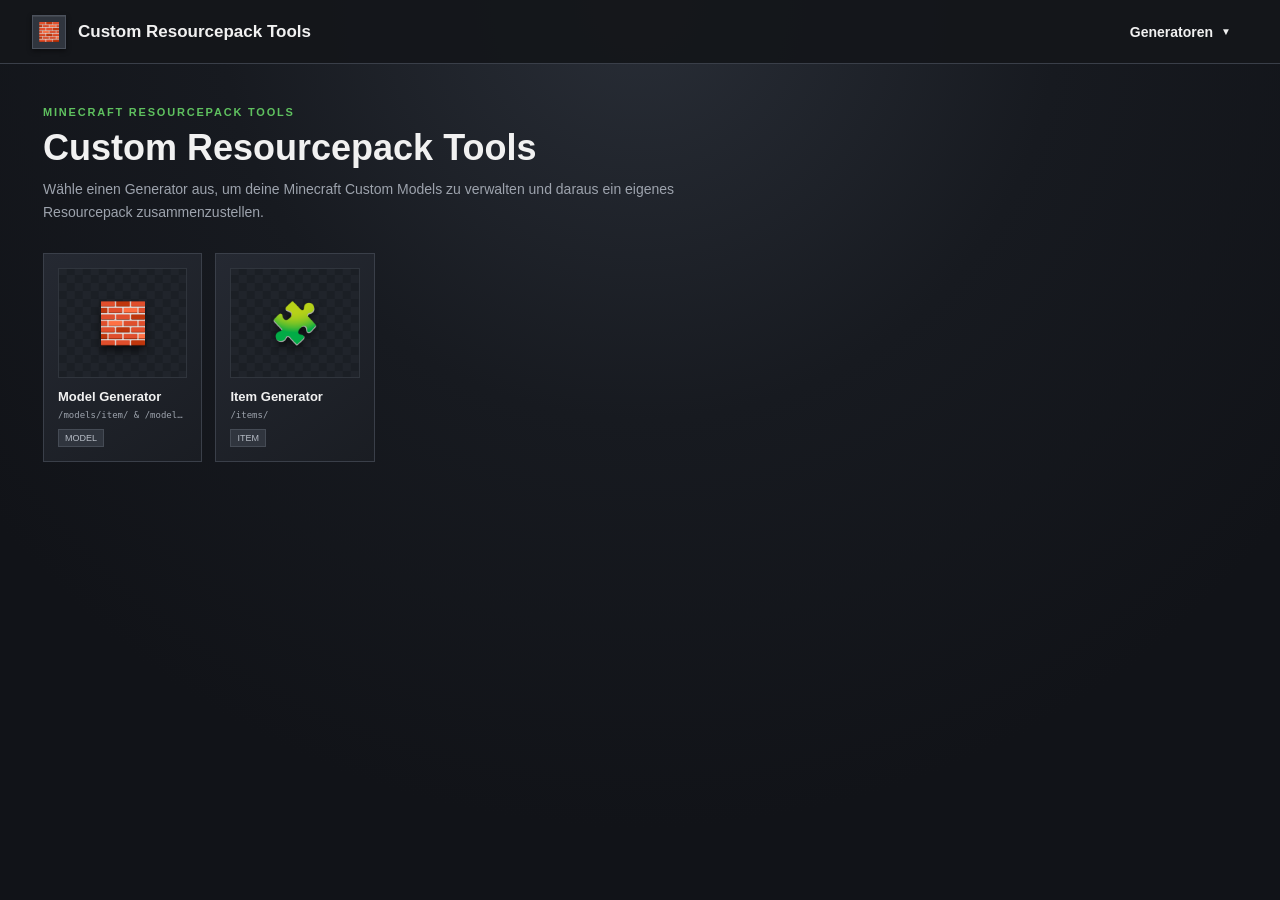
==== webseite/index.html @ 636dcfd5 "Erster Versuch der Webseite, zum managen von allen Modellen Bisher müssen die Modelle von einem Loka" ====
<!DOCTYPE html>
<html lang="de">
<head>
    <meta charset="UTF-8">
    <meta name="viewport" content="width=device-width, initial-scale=1.0">

    <title>Custom Resourcepack Tools</title>

    <!-- Global CSS -->
    <link rel="stylesheet" href="css/style.css">
</head>

<body>

<header class="site-header">

    <!-- Logo -->
    <a href="index.html" class="site-logo">
        <div class="site-logo-icon">🧱</div>
        <span>Custom Resourcepack Tools</span>
    </a>

    <!-- Navigation -->
    <div class="header-right">

        <button
            class="nav-button"
            id="generatorMenuButton"
            type="button"
        >
            Generatoren
            <span class="arrow">▼</span>
        </button>

    </div>

    <!-- Generator Flyout -->
    <div
        class="generator-flyout"
        id="generatorFlyout"
    >

        <div class="flyout-header">
            Generator auswählen
        </div>

        <!-- Model Generator -->
        <button
            class="generator-option"
            type="button"
            onclick="window.location.href='model-generator.html'"
        >
            <div class="generator-icon">
                🧱
            </div>

            <div class="generator-text">

                <div class="generator-title">
                    Model Generator
                </div>

                <div class="generator-description">
                    Modelle aus einem Resourcepack anzeigen
                    und für ein eigenes Resourcepack auswählen.
                </div>

            </div>
        </button>


        <!-- Item Generator -->
        <button
            class="generator-option"
            type="button"
            onclick="window.location.href='item-generator.html'"
        >
            <div class="generator-icon">
                🧩
            </div>

            <div class="generator-text">

                <div class="generator-title">
                    Item Generator
                </div>

                <div class="generator-description">
                    Modelle aus <code>/items/</code> anzeigen
                    und einem Minecraft-Item zuweisen.
                </div>

            </div>
        </button>

    </div>

</header>


<main class="site-main">

    <div class="page-heading">

        <div class="eyebrow">
            Minecraft Resourcepack Tools
        </div>

        <h1>
            Custom Resourcepack Tools
        </h1>

        <p class="page-description">
            Wähle einen Generator aus, um deine Minecraft
            Custom Models zu verwalten und daraus ein
            eigenes Resourcepack zusammenzustellen.
        </p>

    </div>


    <!-- Generator overview -->

    <div class="items-grid">

        <!-- Model Generator Card -->

        <div
            class="item-card"
            onclick="window.location.href='model-generator.html'"
        >

            <div class="item-preview">
                <div class="item-preview-icon">
                    🧱
                </div>
            </div>

            <div class="item-name">
                Model Generator
            </div>

            <div class="item-path">
                /models/item/ & /models/block/
            </div>

            <span class="item-type">
                MODEL
            </span>

        </div>


        <!-- Item Generator Card -->

        <div
            class="item-card"
            onclick="window.location.href='item-generator.html'"
        >

            <div class="item-preview">
                <div class="item-preview-icon">
                    🧩
                </div>
            </div>

            <div class="item-name">
                Item Generator
            </div>

            <div class="item-path">
                /items/
            </div>

            <span class="item-type">
                ITEM
            </span>

        </div>

    </div>

</main>


<script>

    /*
     * =====================================================
     * Generator Flyout
     * =====================================================
     */

    const generatorMenuButton =
        document.getElementById("generatorMenuButton");

    const generatorFlyout =
        document.getElementById("generatorFlyout");


    /*
     * Toggle menu
     */

    generatorMenuButton.addEventListener("click", function (event) {

        event.stopPropagation();

        generatorFlyout.classList.toggle("open");

        generatorMenuButton.classList.toggle(
            "active",
            generatorFlyout.classList.contains("open")
        );

    });


    /*
     * Prevent clicks inside the menu
     * from closing it immediately.
     */

    generatorFlyout.addEventListener(
        "click",
        function (event) {

            event.stopPropagation();

        }
    );


    /*
     * Close when clicking somewhere else.
     */

    document.addEventListener(
        "click",
        function () {

            generatorFlyout.classList.remove("open");

            generatorMenuButton.classList.remove("active");

        }
    );

</script>

</body>
</html>
---- webseite/css/style.css ----
/* =========================================================
   CUSTOM RESOURCEPACK TOOLS
   Global stylesheet
========================================================= */


/* =========================================================
   RESET
========================================================= */

* {
    box-sizing: border-box;
    margin: 0;
    padding: 0;
}

html,
body {
    min-height: 100%;
}

body {
    min-height: 100vh;

    background:
        radial-gradient(
            circle at top center,
            #292e37 0%,
            #171a20 38%,
            #111318 75%
        );

    color: var(--text);

    font-family:
        Arial,
        Helvetica,
        sans-serif;
}

button,
input,
select {
    font: inherit;
}

button {
    color: inherit;
}


/* =========================================================
   GLOBAL VARIABLES
========================================================= */

:root {
    --bg: #111318;

    --panel: #1b1e24;
    --panel-light: #252932;
    --panel-hover: #2c313a;

    --border: #3a3f49;
    --border-light: #4a515d;

    --text: #f1f1f1;
    --text-muted: #9da3ad;

    --green: #5fc15f;
    --green-dark: #3d923d;

    --red: #d85b5b;

    --shadow: rgba(0, 0, 0, 0.45);
}


/* =========================================================
   HEADER
========================================================= */

.site-header {
    position: sticky;
    top: 0;

    height: 64px;

    display: flex;
    align-items: center;
    justify-content: space-between;

    padding: 0 32px;

    background:
        rgba(20, 22, 27, 0.96);

    border-bottom:
        1px solid var(--border);

    z-index: 100;
}


/* =========================================================
   LOGO
========================================================= */

.site-logo {
    display: flex;
    align-items: center;
    gap: 12px;

    color: var(--text);

    text-decoration: none;

    font-size: 17px;
    font-weight: 700;
}

.site-logo-icon {
    width: 34px;
    height: 34px;

    display: flex;
    align-items: center;
    justify-content: center;

    background: #30353e;

    border: 1px solid #4b515c;

    box-shadow:
        inset 0 1px rgba(255,255,255,0.08),
        0 2px 5px var(--shadow);

    font-size: 18px;
}


/* =========================================================
   HEADER NAVIGATION
========================================================= */

.header-right {
    display: flex;
    align-items: center;
    gap: 8px;
}

.nav-button {
    height: 40px;

    display: flex;
    align-items: center;
    gap: 8px;

    padding: 0 16px;

    background: transparent;

    border: 1px solid transparent;

    color: var(--text);

    font-size: 14px;
    font-weight: 600;

    cursor: pointer;

    transition: 0.15s ease;
}

.nav-button:hover,
.nav-button.active {
    background: var(--panel-light);

    border-color: var(--border);
}

.nav-button .arrow {
    font-size: 10px;

    transition:
        transform 0.15s ease;
}

.nav-button.active .arrow {
    transform: rotate(180deg);
}


/* =========================================================
   GENERATOR FLYOUT
========================================================= */

.generator-flyout {
    position: absolute;

    top: 63px;
    right: 32px;

    width: 310px;

    background: #1b1e24;

    border: 1px solid var(--border);

    box-shadow:
        0 12px 35px rgba(0,0,0,0.5);

    opacity: 0;
    visibility: hidden;

    transform: translateY(-8px);

    transition:
        opacity 0.15s ease,
        transform 0.15s ease,
        visibility 0.15s;
}

.generator-flyout.open {
    opacity: 1;
    visibility: visible;

    transform: translateY(0);
}

.flyout-header {
    padding: 14px 16px 10px;

    color: var(--text-muted);

    font-size: 11px;
    font-weight: 700;

    letter-spacing: 1px;

    text-transform: uppercase;

    border-bottom:
        1px solid var(--border);
}

.generator-option {
    width: 100%;

    display: flex;
    align-items: center;

    gap: 14px;

    padding: 15px 16px;

    background: transparent;

    border: none;

    text-align: left;

    cursor: pointer;

    transition:
        background 0.15s ease;
}

.generator-option:hover {
    background: #292d35;
}

.generator-option.active {
    background: #242830;
}

.generator-icon {
    width: 42px;
    height: 42px;

    flex-shrink: 0;

    display: flex;
    align-items: center;
    justify-content: center;

    background: #30353e;

    border: 1px solid #484e59;

    font-size: 21px;
}

.generator-text {
    display: flex;
    flex-direction: column;

    gap: 4px;
}

.generator-title {
    font-size: 14px;
    font-weight: 700;
}

.generator-description {
    color: var(--text-muted);

    font-size: 12px;

    line-height: 1.4;
}


/* =========================================================
   MAIN CONTENT
========================================================= */

.site-main {
    width: 100%;
    max-width: 1250px;

    margin: 0 auto;

    padding: 42px 28px 80px;
}


/* =========================================================
   BREADCRUMB
========================================================= */

.breadcrumb {
    margin-bottom: 12px;

    color: var(--text-muted);

    font-size: 12px;
}

.breadcrumb a {
    color: var(--text-muted);

    text-decoration: none;
}

.breadcrumb a:hover {
    color: var(--text);
}


/* =========================================================
   PAGE HEADING
========================================================= */

.page-heading {
    margin-bottom: 30px;
}

.eyebrow {
    margin-bottom: 9px;

    color: var(--green);

    font-size: 11px;
    font-weight: 700;

    letter-spacing: 1.8px;

    text-transform: uppercase;
}

.page-heading h1 {
    margin-bottom: 10px;

    font-size: 36px;

    line-height: 1.15;
}

.page-description {
    max-width: 720px;

    color: var(--text-muted);

    font-size: 14px;

    line-height: 1.6;
}


/* =========================================================
   RESOURCEPACK LOADER
========================================================= */

.loader-panel {
    margin-bottom: 25px;

    padding: 22px;

    background:
        linear-gradient(
            145deg,
            #252932 0%,
            #1a1d23 100%
        );

    border:
        1px solid var(--border);
}

.loader-content {
    display: flex;

    align-items: center;
    justify-content: space-between;

    gap: 25px;
}

.loader-info {
    min-width: 0;
}

.loader-title {
    margin-bottom: 6px;

    font-size: 16px;
    font-weight: 700;
}

.loader-description {
    color: var(--text-muted);

    font-size: 13px;

    line-height: 1.5;
}

.loaded-pack {
    display: none;

    margin-top: 15px;

    padding-top: 15px;

    border-top:
        1px solid var(--border);

    color: var(--text-muted);

    font-size: 12px;
}

.loaded-pack.visible {
    display: block;
}

.loaded-pack strong {
    color: var(--text);
}

.load-button {
    flex-shrink: 0;

    min-height: 44px;

    padding: 0 18px;

    background: var(--green-dark);

    border:
        1px solid var(--green);

    color: white;

    font-size: 13px;
    font-weight: 700;

    cursor: pointer;

    transition:
        background 0.15s ease,
        transform 0.15s ease;
}

.load-button:hover {
    background: #4aa94a;

    transform:
        translateY(-1px);
}

#resourcepackInput {
    display: none;
}


/* =========================================================
   STATUS
========================================================= */

.status {
    display: none;

    margin-bottom: 20px;

    padding: 13px 15px;

    background: #1b1e24;

    border:
        1px solid var(--border);

    color: var(--text-muted);

    font-size: 13px;
}

.status.visible {
    display: block;
}

.status.error {
    border-color:
        rgba(216,91,91,0.5);

    color: #f09a9a;
}

.status.success {
    border-color:
        rgba(95,193,95,0.4);

    color: #94dc94;
}


/* =========================================================
   TOOLBAR
========================================================= */

.toolbar {
    display: none;

    align-items: center;

    gap: 12px;

    margin-bottom: 20px;

    padding: 12px;

    background:
        rgba(27,30,36,0.92);

    border:
        1px solid var(--border);
}

.toolbar.visible {
    display: flex;
}

.search {
    position: relative;

    flex: 1;
}

.search-icon {
    position: absolute;

    left: 13px;
    top: 50%;

    transform:
        translateY(-50%);

    color: var(--text-muted);

    pointer-events: none;
}

.search input {
    width: 100%;

    height: 42px;

    padding:
        0 14px 0 39px;

    background: #121419;

    border:
        1px solid var(--border);

    outline: none;

    color: var(--text);

    font-size: 13px;
}

.search input:focus {
    border-color: #59616d;
}

.sort-select {
    height: 42px;

    padding:
        0 35px 0 12px;

    background: #121419;

    border:
        1px solid var(--border);

    color: var(--text);

    outline: none;

    cursor: pointer;
}

.item-count {
    min-width: 100px;

    color: var(--text-muted);

    font-size: 12px;

    text-align: right;
}


/* =========================================================
   CATEGORY TABS
========================================================= */

.category-tabs {
    display: none;

    gap: 7px;

    margin-bottom: 20px;

    overflow-x: auto;
}

.category-tabs.visible {
    display: flex;
}

.category-button {
    flex-shrink: 0;

    padding: 8px 12px;

    background: #1b1e24;

    border:
        1px solid var(--border);

    color: var(--text-muted);

    font-size: 12px;

    cursor: pointer;
}

.category-button:hover {
    background: var(--panel-light);

    color: var(--text);
}

.category-button.active {
    background: #30353e;

    border-color: #59616d;

    color: var(--text);
}


/* =========================================================
   MODEL GRID
========================================================= */

.items-grid {
    display: grid;

    grid-template-columns:
        repeat(
            auto-fill,
            minmax(155px, 1fr)
        );

    gap: 13px;
}

.item-card {
    position: relative;

    min-height: 190px;

    padding: 14px;

    background:
        linear-gradient(
            145deg,
            #252932 0%,
            #1a1d23 100%
        );

    border:
        1px solid var(--border);

    cursor: pointer;

    transition:
        transform 0.15s ease,
        border-color 0.15s ease,
        background 0.15s ease,
        box-shadow 0.15s ease;
}

.item-card:hover {
    transform:
        translateY(-2px);

    border-color: #5a626e;

    background:
        linear-gradient(
            145deg,
            #2b3039 0%,
            #1d2026 100%
        );

    box-shadow:
        0 8px 22px
        rgba(0,0,0,0.35);
}

.item-card.selected {
    border-color:
        var(--green);

    box-shadow:
        0 0 0 1px
            rgba(95,193,95,0.25),
        0 8px 22px
            rgba(0,0,0,0.35);
}


/* =========================================================
   ITEM PREVIEW
========================================================= */

.item-preview {
    height: 110px;

    display: flex;

    align-items: center;
    justify-content: center;

    margin-bottom: 11px;

    background:
        repeating-conic-gradient(
            #20242b 0% 25%,
            #1b1f25 0% 50%
        )
        50% / 16px 16px;

    border:
        1px solid #30353d;
}

.item-preview-icon {
    font-size: 40px;

    filter:
        drop-shadow(
            0 5px 4px
            rgba(0,0,0,0.6)
        );
}

.item-name {
    overflow: hidden;

    margin-bottom: 6px;

    font-size: 13px;
    font-weight: 700;

    text-overflow: ellipsis;

    white-space: nowrap;
}

.item-path {
    overflow: hidden;

    margin-bottom: 7px;

    color: var(--text-muted);

    font-family: monospace;

    font-size: 9px;

    text-overflow: ellipsis;

    white-space: nowrap;
}

.item-type {
    display: inline-block;

    padding: 3px 6px;

    background: #30353e;

    border:
        1px solid #454b55;

    color: #b8bec7;

    font-size: 9px;
}


/* =========================================================
   SELECTED BADGE
========================================================= */

.selected-badge {
    position: absolute;

    top: 9px;
    right: 9px;

    width: 22px;
    height: 22px;

    display: none;

    align-items: center;
    justify-content: center;

    background:
        var(--green);

    color: #101410;

    font-size: 13px;
    font-weight: 900;
}

.item-card.selected
.selected-badge {
    display: flex;
}


/* =========================================================
   EMPTY STATE
========================================================= */

.empty {
    display: none;

    padding: 70px 20px;

    background:
        rgba(27,30,36,0.75);

    border:
        1px solid var(--border);

    text-align: center;
}

.empty.visible {
    display: block;
}

.empty-icon {
    margin-bottom: 15px;

    color: #69717c;

    font-size: 40px;
}

.empty h2 {
    margin-bottom: 8px;

    font-size: 18px;
}

.empty p {
    color: var(--text-muted);

    font-size: 13px;

    line-height: 1.6;
}


/* =========================================================
   MODAL
========================================================= */

.modal-overlay {
    position: fixed;

    inset: 0;

    display: none;

    align-items: center;
    justify-content: center;

    padding: 20px;

    background:
        rgba(0,0,0,0.72);

    z-index: 500;
}

.modal-overlay.open {
    display: flex;
}

.modal {
    width: 100%;
    max-width: 850px;

    max-height: 90vh;

    display: flex;

    flex-direction: column;

    background: #1b1e24;

    border:
        1px solid var(--border);

    box-shadow:
        0 25px 70px
        rgba(0,0,0,0.6);
}

.modal-header {
    display: flex;

    align-items: center;

    justify-content: space-between;

    padding: 18px 20px;

    border-bottom:
        1px solid var(--border);
}

.modal-title {
    font-size: 17px;

    font-weight: 700;
}

.close-button {
    width: 34px;
    height: 34px;

    display: flex;

    align-items: center;
    justify-content: center;

    background: transparent;

    border:
        1px solid transparent;

    color: var(--text-muted);

    cursor: pointer;

    font-size: 19px;
}

.close-button:hover {
    background: var(--panel-light);

    border-color:
        var(--border);

    color: var(--text);
}

.modal-body {
    overflow-y: auto;

    padding: 20px;
}

.detail-grid {
    display: grid;

    grid-template-columns:
        240px 1fr;

    gap: 20px;
}

.detail-preview {
    min-height: 240px;

    display: flex;

    align-items: center;
    justify-content: center;

    background:
        repeating-conic-gradient(
            #20242b 0% 25%,
            #1b1f25 0% 50%
        )
        50% / 20px 20px;

    border:
        1px solid var(--border);
}

.detail-icon {
    font-size: 90px;

    filter:
        drop-shadow(
            0 12px 8px
            rgba(0,0,0,0.6)
        );
}

.detail-info h3 {
    margin-bottom: 7px;

    font-size: 23px;
}

.detail-file {
    margin-bottom: 20px;

    color: var(--text-muted);

    font-family: monospace;

    font-size: 11px;

    word-break: break-all;
}

.detail-section-title {
    margin-bottom: 8px;

    color: var(--text-muted);

    font-size: 11px;
    font-weight: 700;

    letter-spacing: 1px;

    text-transform: uppercase;
}

.json-container {
    max-height: 310px;

    overflow: auto;

    padding: 14px;

    background: #101216;

    border:
        1px solid #30343c;
}

.json-container pre {
    color: #cbd1d8;

    font-family:
        "SFMono-Regular",
        Consolas,
        monospace;

    font-size: 11px;

    line-height: 1.6;

    white-space: pre-wrap;

    word-break: break-word;
}


/* =========================================================
   BUTTONS
========================================================= */

.button {
    min-height: 40px;

    padding: 0 16px;

    background: #30353e;

    border:
        1px solid #4a515d;

    color: var(--text);

    font-size: 13px;

    font-weight: 700;

    cursor: pointer;
}

.button:hover {
    background: #3a404a;
}

.button.primary {
    background:
        var(--green-dark);

    border-color:
        var(--green);
}

.button.primary:hover {
    background: #4aa94a;
}


/* =========================================================
   MODAL FOOTER
========================================================= */

.modal-footer {
    display: flex;

    justify-content: flex-end;

    gap: 10px;

    padding: 15px 20px;

    border-top:
        1px solid var(--border);
}


/* =========================================================
   RESPONSIVE
========================================================= */

@media (max-width: 750px) {

    .site-header {
        padding: 0 16px;
    }

    .site-logo span {
        display: none;
    }

    .generator-flyout {
        right: 16px;
        left: 16px;

        width: auto;
    }

    .site-main {
        padding:
            30px 16px 70px;
    }

    .page-heading h1 {
        font-size: 30px;
    }

    .loader-content {
        flex-direction: column;

        align-items: stretch;
    }

    .load-button {
        width: 100%;
    }

    .toolbar {
        flex-direction: column;

        align-items: stretch;
    }

    .item-count {
        text-align: left;
    }

    .detail-grid {
        grid-template-columns: 1fr;
    }

    .detail-preview {
        min-height: 180px;
    }

}
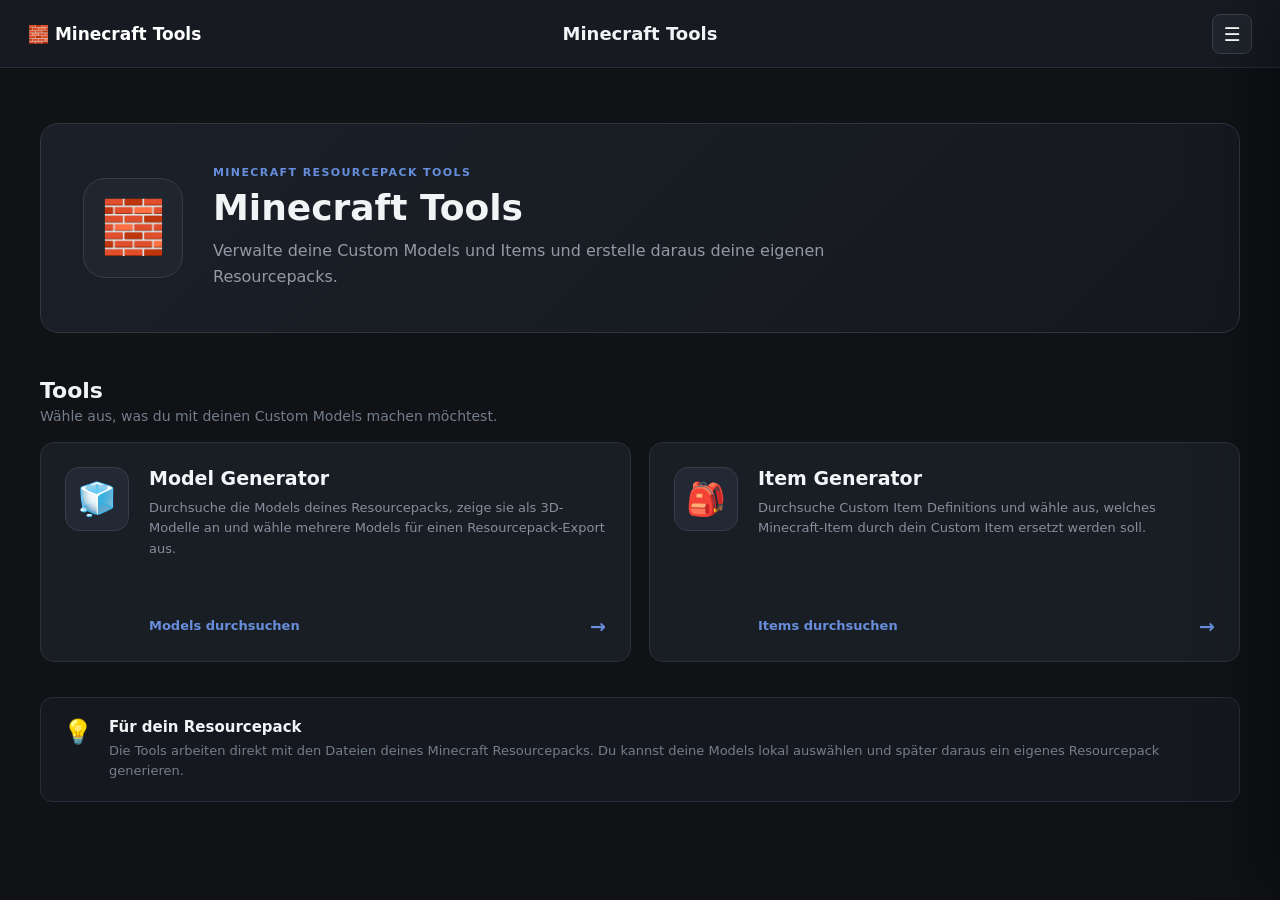
==== commit 4499f7be: "Webseite Korrigiertes CSS" ====
--- a/webseite/index.html
+++ b/webseite/index.html
@@ -1,252 +1,458 @@
 <!DOCTYPE html>
 <html lang="de">
+
 <head>
     <meta charset="UTF-8">
-    <meta name="viewport" content="width=device-width, initial-scale=1.0">
-
-    <title>Custom Resourcepack Tools</title>
-
-    <!-- Global CSS -->
-    <link rel="stylesheet" href="css/style.css">
+
+    <meta
+        name="viewport"
+        content="width=device-width, initial-scale=1.0"
+    >
+
+    <title>Minecraft Tools</title>
+
+    <link
+        rel="stylesheet"
+        href="css/style.css"
+    >
 </head>
 
+
 <body>
 
+<!-- =========================================================
+     HEADER
+     ========================================================= -->
+
 <header class="site-header">
 
-    <!-- Logo -->
-    <a href="index.html" class="site-logo">
-        <div class="site-logo-icon">🧱</div>
-        <span>Custom Resourcepack Tools</span>
-    </a>
-
-    <!-- Navigation -->
+    <div class="header-left">
+
+        <a
+            href="index.html"
+            class="logo"
+        >
+            🧱 Minecraft Tools
+        </a>
+
+    </div>
+
+
+    <div class="header-center">
+
+        <h1>
+            Minecraft Tools
+        </h1>
+
+    </div>
+
+
     <div class="header-right">
 
         <button
-            class="nav-button"
-            id="generatorMenuButton"
+            id="menuButton"
+            class="header-menu-button"
             type="button"
-        >
-            Generatoren
-            <span class="arrow">▼</span>
+            aria-label="Menü öffnen"
+            aria-expanded="false"
+        >
+            ☰
         </button>
 
     </div>
 
-    <!-- Generator Flyout -->
-    <div
-        class="generator-flyout"
-        id="generatorFlyout"
-    >
-
-        <div class="flyout-header">
-            Generator auswählen
-        </div>
-
-        <!-- Model Generator -->
+</header>
+
+
+
+<!-- =========================================================
+     FLYOUT MENU
+     ========================================================= -->
+
+<div
+    id="menuBackdrop"
+    class="menu-backdrop"
+></div>
+
+
+<aside
+    id="flyoutMenu"
+    class="flyout-menu"
+>
+
+    <div class="flyout-header">
+
+        <div>
+
+            <div class="flyout-title">
+                Minecraft Tools
+            </div>
+
+            <div class="flyout-subtitle">
+                Werkzeugauswahl
+            </div>
+
+        </div>
+
+
         <button
-            class="generator-option"
+            id="closeMenuButton"
+            class="flyout-close"
             type="button"
-            onclick="window.location.href='model-generator.html'"
-        >
-            <div class="generator-icon">
-                🧱
-            </div>
-
-            <div class="generator-text">
-
-                <div class="generator-title">
+            aria-label="Menü schließen"
+        >
+            ×
+        </button>
+
+    </div>
+
+
+    <nav class="flyout-navigation">
+
+        <a
+            href="index.html"
+            class="flyout-item active"
+        >
+
+            <span class="flyout-item-icon">
+                🏠
+            </span>
+
+            <span class="flyout-item-text">
+
+                <strong>
+                    Startseite
+                </strong>
+
+                <small>
+                    Übersicht aller Tools
+                </small>
+
+            </span>
+
+        </a>
+
+
+        <a
+            href="model-generator.html"
+            class="flyout-item"
+        >
+
+            <span class="flyout-item-icon">
+                🧊
+            </span>
+
+            <span class="flyout-item-text">
+
+                <strong>
                     Model Generator
+                </strong>
+
+                <small>
+                    Models auswählen und Resourcepack erstellen
+                </small>
+
+            </span>
+
+        </a>
+
+
+        <a
+            href="item-generator.html"
+            class="flyout-item"
+        >
+
+            <span class="flyout-item-icon">
+                🎒
+            </span>
+
+            <span class="flyout-item-text">
+
+                <strong>
+                    Item Generator
+                </strong>
+
+                <small>
+                    Custom Items auswählen und ersetzen
+                </small>
+
+            </span>
+
+        </a>
+
+    </nav>
+
+</aside>
+
+
+
+<!-- =========================================================
+     MAIN
+     ========================================================= -->
+
+<main class="home-page">
+
+
+    <!-- HERO -->
+
+    <section class="home-hero">
+
+        <div class="home-hero-icon">
+            🧱
+        </div>
+
+
+        <div class="home-hero-content">
+
+            <div class="home-eyebrow">
+                MINECRAFT RESOURCEPACK TOOLS
+            </div>
+
+            <h2>
+                Minecraft Tools
+            </h2>
+
+            <p>
+                Verwalte deine Custom Models und Items
+                und erstelle daraus deine eigenen Resourcepacks.
+            </p>
+
+        </div>
+
+    </section>
+
+
+
+    <!-- TOOLS -->
+
+    <section class="tools-section">
+
+        <div class="section-heading">
+
+            <div>
+
+                <h2>
+                    Tools
+                </h2>
+
+                <p>
+                    Wähle aus, was du mit deinen Custom Models machen möchtest.
+                </p>
+
+            </div>
+
+        </div>
+
+
+        <div class="tools-grid">
+
+
+            <!-- MODEL GENERATOR -->
+
+            <a
+                href="model-generator.html"
+                class="tool-card"
+            >
+
+                <div class="tool-card-icon">
+                    🧊
                 </div>
 
-                <div class="generator-description">
-                    Modelle aus einem Resourcepack anzeigen
-                    und für ein eigenes Resourcepack auswählen.
+
+                <div class="tool-card-content">
+
+                    <div class="tool-card-title">
+                        Model Generator
+                    </div>
+
+                    <div class="tool-card-description">
+                        Durchsuche die Models deines Resourcepacks,
+                        zeige sie als 3D-Modelle an und wähle mehrere
+                        Models für einen Resourcepack-Export aus.
+                    </div>
+
+
+                    <div class="tool-card-footer">
+
+                        <span>
+                            Models durchsuchen
+                        </span>
+
+                        <span class="tool-card-arrow">
+                            →
+                        </span>
+
+                    </div>
+
                 </div>
 
-            </div>
-        </button>
-
-
-        <!-- Item Generator -->
-        <button
-            class="generator-option"
-            type="button"
-            onclick="window.location.href='item-generator.html'"
-        >
-            <div class="generator-icon">
-                🧩
-            </div>
-
-            <div class="generator-text">
-
-                <div class="generator-title">
-                    Item Generator
+            </a>
+
+
+
+            <!-- ITEM GENERATOR -->
+
+            <a
+                href="item-generator.html"
+                class="tool-card"
+            >
+
+                <div class="tool-card-icon">
+                    🎒
                 </div>
 
-                <div class="generator-description">
-                    Modelle aus <code>/items/</code> anzeigen
-                    und einem Minecraft-Item zuweisen.
+
+                <div class="tool-card-content">
+
+                    <div class="tool-card-title">
+                        Item Generator
+                    </div>
+
+                    <div class="tool-card-description">
+                        Durchsuche Custom Item Definitions und
+                        wähle aus, welches Minecraft-Item durch
+                        dein Custom Item ersetzt werden soll.
+                    </div>
+
+
+                    <div class="tool-card-footer">
+
+                        <span>
+                            Items durchsuchen
+                        </span>
+
+                        <span class="tool-card-arrow">
+                            →
+                        </span>
+
+                    </div>
+
                 </div>
 
-            </div>
-        </button>
-
-    </div>
-
-</header>
-
-
-<main class="site-main">
-
-    <div class="page-heading">
-
-        <div class="eyebrow">
-            Minecraft Resourcepack Tools
-        </div>
-
-        <h1>
-            Custom Resourcepack Tools
-        </h1>
-
-        <p class="page-description">
-            Wähle einen Generator aus, um deine Minecraft
-            Custom Models zu verwalten und daraus ein
-            eigenes Resourcepack zusammenzustellen.
-        </p>
-
-    </div>
-
-
-    <!-- Generator overview -->
-
-    <div class="items-grid">
-
-        <!-- Model Generator Card -->
-
-        <div
-            class="item-card"
-            onclick="window.location.href='model-generator.html'"
-        >
-
-            <div class="item-preview">
-                <div class="item-preview-icon">
-                    🧱
-                </div>
-            </div>
-
-            <div class="item-name">
-                Model Generator
-            </div>
-
-            <div class="item-path">
-                /models/item/ & /models/block/
-            </div>
-
-            <span class="item-type">
-                MODEL
-            </span>
-
-        </div>
-
-
-        <!-- Item Generator Card -->
-
-        <div
-            class="item-card"
-            onclick="window.location.href='item-generator.html'"
-        >
-
-            <div class="item-preview">
-                <div class="item-preview-icon">
-                    🧩
-                </div>
-            </div>
-
-            <div class="item-name">
-                Item Generator
-            </div>
-
-            <div class="item-path">
-                /items/
-            </div>
-
-            <span class="item-type">
-                ITEM
-            </span>
-
-        </div>
-
-    </div>
+            </a>
+
+
+        </div>
+
+    </section>
+
+
+
+    <!-- INFO -->
+
+    <section class="home-info">
+
+        <div class="info-card">
+
+            <div class="info-card-icon">
+                💡
+            </div>
+
+            <div>
+
+                <h3>
+                    Für dein Resourcepack
+                </h3>
+
+                <p>
+                    Die Tools arbeiten direkt mit den Dateien
+                    deines Minecraft Resourcepacks. Du kannst
+                    deine Models lokal auswählen und später
+                    daraus ein eigenes Resourcepack generieren.
+                </p>
+
+            </div>
+
+        </div>
+
+    </section>
 
 </main>
 
 
+
+<!-- =========================================================
+     JAVASCRIPT
+     ========================================================= -->
+
 <script>
 
-    /*
-     * =====================================================
-     * Generator Flyout
-     * =====================================================
-     */
-
-    const generatorMenuButton =
-        document.getElementById("generatorMenuButton");
-
-    const generatorFlyout =
-        document.getElementById("generatorFlyout");
-
-
-    /*
-     * Toggle menu
-     */
-
-    generatorMenuButton.addEventListener("click", function (event) {
-
-        event.stopPropagation();
-
-        generatorFlyout.classList.toggle("open");
-
-        generatorMenuButton.classList.toggle(
-            "active",
-            generatorFlyout.classList.contains("open")
-        );
-
-    });
-
-
-    /*
-     * Prevent clicks inside the menu
-     * from closing it immediately.
-     */
-
-    generatorFlyout.addEventListener(
-        "click",
-        function (event) {
-
-            event.stopPropagation();
+const menuButton =
+    document.getElementById("menuButton");
+
+const closeMenuButton =
+    document.getElementById("closeMenuButton");
+
+const flyoutMenu =
+    document.getElementById("flyoutMenu");
+
+const menuBackdrop =
+    document.getElementById("menuBackdrop");
+
+
+function openMenu() {
+
+    flyoutMenu.classList.add("open");
+
+    menuBackdrop.classList.add("visible");
+
+    menuButton.setAttribute(
+        "aria-expanded",
+        "true"
+    );
+
+}
+
+
+function closeMenu() {
+
+    flyoutMenu.classList.remove("open");
+
+    menuBackdrop.classList.remove("visible");
+
+    menuButton.setAttribute(
+        "aria-expanded",
+        "false"
+    );
+
+}
+
+
+menuButton.addEventListener(
+    "click",
+    openMenu
+);
+
+
+closeMenuButton.addEventListener(
+    "click",
+    closeMenu
+);
+
+
+menuBackdrop.addEventListener(
+    "click",
+    closeMenu
+);
+
+
+document.addEventListener(
+    "keydown",
+    event => {
+
+        if (
+            event.key === "Escape"
+        ) {
+
+            closeMenu();
 
         }
-    );
-
-
-    /*
-     * Close when clicking somewhere else.
-     */
-
-    document.addEventListener(
-        "click",
-        function () {
-
-            generatorFlyout.classList.remove("open");
-
-            generatorMenuButton.classList.remove("active");
-
-        }
-    );
+
+    }
+);
 
 </script>
 
 </body>
-</html>+
+</html>
--- a/webseite/css/style.css
+++ b/webseite/css/style.css
@@ -1,42 +1,36 @@
 /* =========================================================
-   CUSTOM RESOURCEPACK TOOLS
-   Global stylesheet
-========================================================= */
-
-
-/* =========================================================
-   RESET
-========================================================= */
+   GLOBAL
+   ========================================================= */
 
 * {
     box-sizing: border-box;
+}
+
+
+html,
+body {
     margin: 0;
     padding: 0;
-}
-
-html,
+
+    min-height: 100%;
+
+    font-family:
+        Inter,
+        system-ui,
+        -apple-system,
+        BlinkMacSystemFont,
+        "Segoe UI",
+        sans-serif;
+
+    background: #101216;
+    color: #f1f3f5;
+}
+
+
 body {
-    min-height: 100%;
-}
-
-body {
-    min-height: 100vh;
-
-    background:
-        radial-gradient(
-            circle at top center,
-            #292e37 0%,
-            #171a20 38%,
-            #111318 75%
-        );
-
-    color: var(--text);
-
-    font-family:
-        Arial,
-        Helvetica,
-        sans-serif;
-}
+    overflow-x: hidden;
+}
+
 
 button,
 input,
@@ -44,1191 +38,1699 @@
     font: inherit;
 }
 
-button {
+
+a {
     color: inherit;
 }
 
 
+
 /* =========================================================
-   GLOBAL VARIABLES
-========================================================= */
-
-:root {
-    --bg: #111318;
-
-    --panel: #1b1e24;
-    --panel-light: #252932;
-    --panel-hover: #2c313a;
-
-    --border: #3a3f49;
-    --border-light: #4a515d;
-
-    --text: #f1f1f1;
-    --text-muted: #9da3ad;
-
-    --green: #5fc15f;
-    --green-dark: #3d923d;
-
-    --red: #d85b5b;
-
-    --shadow: rgba(0, 0, 0, 0.45);
-}
+   GLOBAL HEADER
+   ========================================================= */
+
+.site-header {
+
+    height: 68px;
+
+    display: grid;
+
+    grid-template-columns:
+        1fr
+        auto
+        1fr;
+
+    align-items: center;
+
+    padding: 0 28px;
+
+    background: #171a20;
+
+    border-bottom:
+        1px solid #292e38;
+
+    position: sticky;
+
+    top: 0;
+
+    z-index: 50;
+
+}
+
+
+.header-left {
+    display: flex;
+    align-items: center;
+}
+
+
+.header-center {
+    display: flex;
+    justify-content: center;
+}
+
+
+.header-right {
+    display: flex;
+    justify-content: flex-end;
+}
+
+
+.logo {
+
+    color: #ffffff;
+
+    text-decoration: none;
+
+    font-size: 17px;
+
+    font-weight: 700;
+
+}
+
+
+.header-center h1 {
+
+    margin: 0;
+
+    font-size: 18px;
+
+    font-weight: 650;
+
+}
+
+
+.header-button {
+
+    border: 1px solid #39414e;
+
+    background: #20252d;
+
+    color: #ffffff;
+
+    border-radius: 8px;
+
+    padding: 9px 15px;
+
+    cursor: pointer;
+
+    transition:
+        background .15s ease,
+        border-color .15s ease;
+
+}
+
+
+.header-button:hover {
+
+    background: #292f39;
+
+    border-color: #4a5565;
+
+}
+
+
+.header-menu-button {
+
+    width: 40px;
+    height: 40px;
+
+    border: 1px solid #39414e;
+
+    border-radius: 8px;
+
+    background: #20252d;
+
+    color: #ffffff;
+
+    font-size: 19px;
+
+    cursor: pointer;
+
+    transition:
+        background .15s ease,
+        border-color .15s ease;
+
+}
+
+
+.header-menu-button:hover {
+
+    background: #292f39;
+
+    border-color: #4a5565;
+
+}
+
 
 
 /* =========================================================
-   HEADER
-========================================================= */
-
-.site-header {
-    position: sticky;
-    top: 0;
-
-    height: 64px;
-
-    display: flex;
-    align-items: center;
-    justify-content: space-between;
-
-    padding: 0 32px;
-
-    background:
-        rgba(20, 22, 27, 0.96);
-
-    border-bottom:
-        1px solid var(--border);
-
-    z-index: 100;
-}
+   COMMON BUTTON
+   ========================================================= */
+
+.primary-button {
+
+    border: 0;
+
+    border-radius: 8px;
+
+    background: #3d7cff;
+
+    color: white;
+
+    padding: 10px 18px;
+
+    cursor: pointer;
+
+    font-weight: 600;
+
+    transition:
+        background .15s ease,
+        transform .1s ease;
+
+}
+
+
+.primary-button:hover {
+
+    background: #4c87ff;
+
+}
+
+
+.primary-button:active {
+
+    transform:
+        translateY(1px);
+
+}
+
 
 
 /* =========================================================
-   LOGO
-========================================================= */
-
-.site-logo {
-    display: flex;
-    align-items: center;
-    gap: 12px;
-
-    color: var(--text);
-
-    text-decoration: none;
-
-    font-size: 17px;
-    font-weight: 700;
-}
-
-.site-logo-icon {
-    width: 34px;
-    height: 34px;
-
-    display: flex;
-    align-items: center;
-    justify-content: center;
-
-    background: #30353e;
-
-    border: 1px solid #4b515c;
-
-    box-shadow:
-        inset 0 1px rgba(255,255,255,0.08),
-        0 2px 5px var(--shadow);
-
-    font-size: 18px;
-}
+   INDEX / HOME
+   ========================================================= */
+
+.home-page {
+
+    width: min(
+        1200px,
+        calc(100% - 48px)
+    );
+
+    margin: 0 auto;
+
+    padding: 55px 0 80px;
+
+}
+
 
 
 /* =========================================================
-   HEADER NAVIGATION
-========================================================= */
-
-.header-right {
-    display: flex;
-    align-items: center;
-    gap: 8px;
-}
-
-.nav-button {
-    height: 40px;
-
-    display: flex;
-    align-items: center;
-    gap: 8px;
-
-    padding: 0 16px;
-
-    background: transparent;
-
-    border: 1px solid transparent;
-
-    color: var(--text);
-
-    font-size: 14px;
-    font-weight: 600;
-
-    cursor: pointer;
-
-    transition: 0.15s ease;
-}
-
-.nav-button:hover,
-.nav-button.active {
-    background: var(--panel-light);
-
-    border-color: var(--border);
-}
-
-.nav-button .arrow {
-    font-size: 10px;
-
-    transition:
-        transform 0.15s ease;
-}
-
-.nav-button.active .arrow {
-    transform: rotate(180deg);
-}
-
-
-/* =========================================================
-   GENERATOR FLYOUT
-========================================================= */
-
-.generator-flyout {
-    position: absolute;
-
-    top: 63px;
-    right: 32px;
-
-    width: 310px;
-
-    background: #1b1e24;
-
-    border: 1px solid var(--border);
-
-    box-shadow:
-        0 12px 35px rgba(0,0,0,0.5);
-
-    opacity: 0;
-    visibility: hidden;
-
-    transform: translateY(-8px);
-
-    transition:
-        opacity 0.15s ease,
-        transform 0.15s ease,
-        visibility 0.15s;
-}
-
-.generator-flyout.open {
-    opacity: 1;
-    visibility: visible;
-
-    transform: translateY(0);
-}
-
-.flyout-header {
-    padding: 14px 16px 10px;
-
-    color: var(--text-muted);
-
-    font-size: 11px;
-    font-weight: 700;
-
-    letter-spacing: 1px;
-
-    text-transform: uppercase;
-
-    border-bottom:
-        1px solid var(--border);
-}
-
-.generator-option {
-    width: 100%;
-
-    display: flex;
-    align-items: center;
-
-    gap: 14px;
-
-    padding: 15px 16px;
-
-    background: transparent;
-
-    border: none;
-
-    text-align: left;
-
-    cursor: pointer;
-
-    transition:
-        background 0.15s ease;
-}
-
-.generator-option:hover {
-    background: #292d35;
-}
-
-.generator-option.active {
-    background: #242830;
-}
-
-.generator-icon {
-    width: 42px;
-    height: 42px;
-
-    flex-shrink: 0;
-
-    display: flex;
-    align-items: center;
-    justify-content: center;
-
-    background: #30353e;
-
-    border: 1px solid #484e59;
-
-    font-size: 21px;
-}
-
-.generator-text {
-    display: flex;
-    flex-direction: column;
-
-    gap: 4px;
-}
-
-.generator-title {
-    font-size: 14px;
-    font-weight: 700;
-}
-
-.generator-description {
-    color: var(--text-muted);
-
-    font-size: 12px;
-
-    line-height: 1.4;
-}
-
-
-/* =========================================================
-   MAIN CONTENT
-========================================================= */
-
-.site-main {
-    width: 100%;
-    max-width: 1250px;
-
-    margin: 0 auto;
-
-    padding: 42px 28px 80px;
-}
-
-
-/* =========================================================
-   BREADCRUMB
-========================================================= */
-
-.breadcrumb {
-    margin-bottom: 12px;
-
-    color: var(--text-muted);
-
-    font-size: 12px;
-}
-
-.breadcrumb a {
-    color: var(--text-muted);
-
-    text-decoration: none;
-}
-
-.breadcrumb a:hover {
-    color: var(--text);
-}
-
-
-/* =========================================================
-   PAGE HEADING
-========================================================= */
-
-.page-heading {
-    margin-bottom: 30px;
-}
-
-.eyebrow {
-    margin-bottom: 9px;
-
-    color: var(--green);
-
-    font-size: 11px;
-    font-weight: 700;
-
-    letter-spacing: 1.8px;
-
-    text-transform: uppercase;
-}
-
-.page-heading h1 {
-    margin-bottom: 10px;
-
-    font-size: 36px;
-
-    line-height: 1.15;
-}
-
-.page-description {
-    max-width: 720px;
-
-    color: var(--text-muted);
-
-    font-size: 14px;
-
-    line-height: 1.6;
-}
-
-
-/* =========================================================
-   RESOURCEPACK LOADER
-========================================================= */
-
-.loader-panel {
-    margin-bottom: 25px;
-
-    padding: 22px;
+   HOME HERO
+   ========================================================= */
+
+.home-hero {
+
+    display: flex;
+
+    align-items: center;
+
+    gap: 30px;
+
+    padding: 42px;
+
+    margin-bottom: 45px;
 
     background:
         linear-gradient(
-            145deg,
-            #252932 0%,
-            #1a1d23 100%
+            135deg,
+            #1b2028,
+            #15181e
         );
 
     border:
-        1px solid var(--border);
-}
-
-.loader-content {
-    display: flex;
-
-    align-items: center;
+        1px solid #303743;
+
+    border-radius: 18px;
+
+}
+
+
+.home-hero-icon {
+
+    width: 100px;
+    height: 100px;
+
+    flex-shrink: 0;
+
+    display: flex;
+
+    align-items: center;
+    justify-content: center;
+
+    font-size: 52px;
+
+    background: #202630;
+
+    border:
+        1px solid #353d49;
+
+    border-radius: 22px;
+
+}
+
+
+.home-eyebrow {
+
+    margin-bottom: 8px;
+
+    color: #668edc;
+
+    font-size: 11px;
+
+    font-weight: 750;
+
+    letter-spacing: 1.4px;
+
+}
+
+
+.home-hero h2 {
+
+    margin: 0 0 10px;
+
+    font-size: 36px;
+
+    line-height: 1.15;
+
+}
+
+
+.home-hero p {
+
+    max-width: 680px;
+
+    margin: 0;
+
+    color: #929aa7;
+
+    font-size: 16px;
+
+    line-height: 1.6;
+
+}
+
+
+
+/* =========================================================
+   TOOLS SECTION
+   ========================================================= */
+
+.tools-section {
+
+    margin-bottom: 35px;
+
+}
+
+
+.section-heading {
+
+    margin-bottom: 18px;
+
+}
+
+
+.section-heading h2 {
+
+    margin: 0 0 5px;
+
+    font-size: 22px;
+
+}
+
+
+.section-heading p {
+
+    margin: 0;
+
+    color: #737d8a;
+
+    font-size: 14px;
+
+}
+
+
+.tools-grid {
+
+    display: grid;
+
+    grid-template-columns:
+        repeat(
+            2,
+            minmax(0, 1fr)
+        );
+
+    gap: 18px;
+
+}
+
+
+.tool-card {
+
+    display: flex;
+
+    gap: 20px;
+
+    padding: 24px;
+
+    min-height: 220px;
+
+    background: #191d24;
+
+    border:
+        1px solid #2b313b;
+
+    border-radius: 14px;
+
+    text-decoration: none;
+
+    transition:
+        border-color .15s ease,
+        background .15s ease,
+        transform .15s ease,
+        box-shadow .15s ease;
+
+}
+
+
+.tool-card:hover {
+
+    background: #1d222a;
+
+    border-color: #465161;
+
+    transform:
+        translateY(-3px);
+
+    box-shadow:
+        0 12px 35px
+        rgba(0, 0, 0, .22);
+
+}
+
+
+.tool-card-icon {
+
+    width: 64px;
+    height: 64px;
+
+    flex-shrink: 0;
+
+    display: flex;
+
+    align-items: center;
+    justify-content: center;
+
+    background: #232934;
+
+    border:
+        1px solid #353e4b;
+
+    border-radius: 14px;
+
+    font-size: 32px;
+
+}
+
+
+.tool-card-content {
+
+    flex: 1;
+
+    min-width: 0;
+
+    display: flex;
+
+    flex-direction: column;
+
+}
+
+
+.tool-card-title {
+
+    margin-bottom: 9px;
+
+    color: #f3f5f7;
+
+    font-size: 19px;
+
+    font-weight: 700;
+
+}
+
+
+.tool-card-description {
+
+    color: #858f9d;
+
+    font-size: 13px;
+
+    line-height: 1.6;
+
+}
+
+
+.tool-card-footer {
+
+    display: flex;
+
+    align-items: center;
+
     justify-content: space-between;
 
-    gap: 25px;
-}
-
-.loader-info {
-    min-width: 0;
-}
-
-.loader-title {
-    margin-bottom: 6px;
-
-    font-size: 16px;
+    margin-top: auto;
+
+    padding-top: 22px;
+
+    color: #688edb;
+
+    font-size: 13px;
+
+    font-weight: 600;
+
+}
+
+
+.tool-card-arrow {
+
+    font-size: 19px;
+
+    transition:
+        transform .15s ease;
+
+}
+
+
+.tool-card:hover
+.tool-card-arrow {
+
+    transform:
+        translateX(4px);
+
+}
+
+
+
+/* =========================================================
+   HOME INFO
+   ========================================================= */
+
+.home-info {
+
+    margin-top: 20px;
+
+}
+
+
+.info-card {
+
+    display: flex;
+
+    align-items: flex-start;
+
+    gap: 16px;
+
+    padding: 20px 22px;
+
+    background: #15191f;
+
+    border:
+        1px solid #282e38;
+
+    border-radius: 12px;
+
+}
+
+
+.info-card-icon {
+
+    font-size: 24px;
+
+}
+
+
+.info-card h3 {
+
+    margin: 0 0 5px;
+
+    font-size: 15px;
+
+}
+
+
+.info-card p {
+
+    margin: 0;
+
+    color: #747e8b;
+
+    font-size: 13px;
+
+    line-height: 1.55;
+
+}
+
+
+
+/* =========================================================
+   FLYOUT MENU
+   ========================================================= */
+
+.menu-backdrop {
+
+    position: fixed;
+
+    inset: 0;
+
+    z-index: 90;
+
+    background:
+        rgba(0, 0, 0, .55);
+
+    opacity: 0;
+
+    visibility: hidden;
+
+    transition:
+        opacity .2s ease,
+        visibility .2s ease;
+
+}
+
+
+.menu-backdrop.visible {
+
+    opacity: 1;
+
+    visibility: visible;
+
+}
+
+
+.flyout-menu {
+
+    position: fixed;
+
+    top: 0;
+    right: 0;
+
+    width: min(
+        390px,
+        90vw
+    );
+
+    height: 100vh;
+
+    z-index: 100;
+
+    background: #171a20;
+
+    border-left:
+        1px solid #303743;
+
+    box-shadow:
+        -20px 0 60px
+        rgba(0, 0, 0, .35);
+
+    transform:
+        translateX(100%);
+
+    transition:
+        transform .22s ease;
+
+}
+
+
+.flyout-menu.open {
+
+    transform:
+        translateX(0);
+
+}
+
+
+.flyout-header {
+
+    min-height: 80px;
+
+    display: flex;
+
+    align-items: center;
+
+    justify-content: space-between;
+
+    padding: 0 20px;
+
+    border-bottom:
+        1px solid #2b313b;
+
+}
+
+
+.flyout-title {
+
+    font-size: 17px;
+
     font-weight: 700;
-}
-
-.loader-description {
-    color: var(--text-muted);
-
-    font-size: 13px;
-
-    line-height: 1.5;
-}
-
-.loaded-pack {
-    display: none;
-
-    margin-top: 15px;
-
-    padding-top: 15px;
-
-    border-top:
-        1px solid var(--border);
-
-    color: var(--text-muted);
-
-    font-size: 12px;
-}
-
-.loaded-pack.visible {
-    display: block;
-}
-
-.loaded-pack strong {
-    color: var(--text);
-}
-
-.load-button {
+
+}
+
+
+.flyout-subtitle {
+
+    margin-top: 3px;
+
+    color: #737d8a;
+
+    font-size: 11px;
+
+}
+
+
+.flyout-close {
+
+    width: 38px;
+    height: 38px;
+
+    border: 0;
+
+    border-radius: 8px;
+
+    background: transparent;
+
+    color: #9aa3af;
+
+    font-size: 28px;
+
+    cursor: pointer;
+
+}
+
+
+.flyout-close:hover {
+
+    background: #252a32;
+
+    color: #ffffff;
+
+}
+
+
+.flyout-navigation {
+
+    display: flex;
+
+    flex-direction: column;
+
+    gap: 6px;
+
+    padding: 16px;
+
+}
+
+
+.flyout-item {
+
+    display: flex;
+
+    align-items: center;
+
+    gap: 14px;
+
+    padding: 13px;
+
+    border:
+        1px solid transparent;
+
+    border-radius: 10px;
+
+    color: #c7cdd5;
+
+    text-decoration: none;
+
+    transition:
+        background .15s ease,
+        border-color .15s ease;
+
+}
+
+
+.flyout-item:hover {
+
+    background: #20252d;
+
+    border-color: #303844;
+
+}
+
+
+.flyout-item.active {
+
+    background: #202833;
+
+    border-color: #35445d;
+
+}
+
+
+.flyout-item-icon {
+
+    width: 38px;
+    height: 38px;
+
     flex-shrink: 0;
 
-    min-height: 44px;
-
-    padding: 0 18px;
-
-    background: var(--green-dark);
+    display: flex;
+
+    align-items: center;
+    justify-content: center;
+
+    background: #252b34;
+
+    border-radius: 8px;
+
+    font-size: 20px;
+
+}
+
+
+.flyout-item-text {
+
+    display: flex;
+
+    flex-direction: column;
+
+    gap: 3px;
+
+}
+
+
+.flyout-item-text strong {
+
+    color: #eef0f3;
+
+    font-size: 14px;
+
+}
+
+
+.flyout-item-text small {
+
+    color: #747e8b;
+
+    font-size: 11px;
+
+    line-height: 1.4;
+
+}
+
+
+
+/* =========================================================
+   MODEL GENERATOR
+   ========================================================= */
+
+.page-content {
+
+    width: min(
+        1500px,
+        calc(100% - 48px)
+    );
+
+    margin: 0 auto;
+
+    padding: 30px 0 60px;
+
+}
+
+
+.generator-start {
+
+    min-height: 520px;
+
+    display: flex;
+
+    flex-direction: column;
+
+    justify-content: center;
+
+    align-items: center;
+
+    text-align: center;
+
+}
+
+
+.generator-start-icon {
+
+    width: 90px;
+    height: 90px;
+
+    display: flex;
+
+    align-items: center;
+    justify-content: center;
+
+    font-size: 48px;
+
+    background: #1b2028;
 
     border:
-        1px solid var(--green);
-
-    color: white;
-
-    font-size: 13px;
-    font-weight: 700;
-
-    cursor: pointer;
-
-    transition:
-        background 0.15s ease,
-        transform 0.15s ease;
-}
-
-.load-button:hover {
-    background: #4aa94a;
-
-    transform:
-        translateY(-1px);
-}
-
-#resourcepackInput {
-    display: none;
-}
-
-
-/* =========================================================
-   STATUS
-========================================================= */
-
-.status {
-    display: none;
+        1px solid #303743;
+
+    border-radius: 20px;
 
     margin-bottom: 20px;
 
-    padding: 13px 15px;
-
-    background: #1b1e24;
-
-    border:
-        1px solid var(--border);
-
-    color: var(--text-muted);
-
-    font-size: 13px;
-}
-
-.status.visible {
-    display: block;
-}
-
-.status.error {
-    border-color:
-        rgba(216,91,91,0.5);
-
-    color: #f09a9a;
-}
-
-.status.success {
-    border-color:
-        rgba(95,193,95,0.4);
-
-    color: #94dc94;
-}
-
-
-/* =========================================================
-   TOOLBAR
-========================================================= */
-
-.toolbar {
-    display: none;
-
-    align-items: center;
-
-    gap: 12px;
-
-    margin-bottom: 20px;
-
-    padding: 12px;
-
-    background:
-        rgba(27,30,36,0.92);
-
-    border:
-        1px solid var(--border);
-}
-
-.toolbar.visible {
-    display: flex;
-}
-
-.search {
+}
+
+
+.generator-start h2 {
+
+    margin: 0 0 8px;
+
+    font-size: 28px;
+
+}
+
+
+.generator-start p {
+
+    margin: 0 0 24px;
+
+    color: #929aa7;
+
+}
+
+
+.generator-toolbar {
+
+    width: 100%;
+
+    display: flex;
+
+    align-items: center;
+
+    justify-content: space-between;
+
+    gap: 20px;
+
+    margin-bottom: 14px;
+
+}
+
+
+.toolbar-left,
+.toolbar-right {
+
+    display: flex;
+
+    align-items: center;
+
+    gap: 10px;
+
+}
+
+
+.search-wrapper {
+
     position: relative;
 
-    flex: 1;
-}
+}
+
 
 .search-icon {
+
     position: absolute;
 
-    left: 13px;
+    left: 12px;
+
     top: 50%;
 
     transform:
         translateY(-50%);
 
-    color: var(--text-muted);
+    color: #89919e;
 
     pointer-events: none;
-}
-
-.search input {
-    width: 100%;
-
-    height: 42px;
+
+}
+
+
+.search-input {
+
+    width: 300px;
+
+    height: 40px;
 
     padding:
-        0 14px 0 39px;
-
-    background: #121419;
+        0 12px 0 37px;
+
+    background: #181c22;
+
+    color: white;
 
     border:
-        1px solid var(--border);
+        1px solid #303641;
+
+    border-radius: 8px;
 
     outline: none;
 
-    color: var(--text);
+}
+
+
+.search-input:focus {
+
+    border-color: #4b7dce;
+
+}
+
+
+.select-input {
+
+    height: 40px;
+
+    padding: 0 12px;
+
+    background: #181c22;
+
+    color: #e8ebef;
+
+    border:
+        1px solid #303641;
+
+    border-radius: 8px;
+
+}
+
+
+.select-all {
+
+    display: flex;
+
+    align-items: center;
+
+    gap: 8px;
+
+    color: #b7bec9;
+
+    font-size: 14px;
+
+    cursor: pointer;
+
+}
+
+
+.select-all input {
+
+    width: 16px;
+    height: 16px;
+
+    accent-color: #3d7cff;
+
+}
+
+
+.selection-counter {
+
+    color: #7f8997;
+
+    font-size: 14px;
+
+}
+
+
+.models-status {
+
+    margin-bottom: 16px;
+
+    color: #7f8997;
 
     font-size: 13px;
-}
-
-.search input:focus {
-    border-color: #59616d;
-}
-
-.sort-select {
-    height: 42px;
-
-    padding:
-        0 35px 0 12px;
-
-    background: #121419;
-
-    border:
-        1px solid var(--border);
-
-    color: var(--text);
-
-    outline: none;
-
-    cursor: pointer;
-}
-
-.item-count {
-    min-width: 100px;
-
-    color: var(--text-muted);
-
-    font-size: 12px;
-
-    text-align: right;
-}
-
-
-/* =========================================================
-   CATEGORY TABS
-========================================================= */
-
-.category-tabs {
-    display: none;
-
-    gap: 7px;
-
-    margin-bottom: 20px;
-
-    overflow-x: auto;
-}
-
-.category-tabs.visible {
-    display: flex;
-}
-
-.category-button {
-    flex-shrink: 0;
-
-    padding: 8px 12px;
-
-    background: #1b1e24;
-
-    border:
-        1px solid var(--border);
-
-    color: var(--text-muted);
-
-    font-size: 12px;
-
-    cursor: pointer;
-}
-
-.category-button:hover {
-    background: var(--panel-light);
-
-    color: var(--text);
-}
-
-.category-button.active {
-    background: #30353e;
-
-    border-color: #59616d;
-
-    color: var(--text);
-}
+
+}
+
 
 
 /* =========================================================
    MODEL GRID
-========================================================= */
-
-.items-grid {
+   ========================================================= */
+
+.model-grid {
+
+    width: 100%;
+
     display: grid;
 
     grid-template-columns:
         repeat(
             auto-fill,
-            minmax(155px, 1fr)
+            minmax(220px, 1fr)
         );
 
-    gap: 13px;
-}
-
-.item-card {
+    gap: 16px;
+
+    align-items: start;
+
+}
+
+
+.model-card {
+
     position: relative;
 
-    min-height: 190px;
-
-    padding: 14px;
-
-    background:
-        linear-gradient(
-            145deg,
-            #252932 0%,
-            #1a1d23 100%
-        );
+    width: 100%;
+
+    overflow: hidden;
+
+    background: #191d24;
 
     border:
-        1px solid var(--border);
+        1px solid #2b313b;
+
+    border-radius: 12px;
 
     cursor: pointer;
 
     transition:
-        transform 0.15s ease,
-        border-color 0.15s ease,
-        background 0.15s ease,
-        box-shadow 0.15s ease;
-}
-
-.item-card:hover {
+        border-color .15s ease,
+        background .15s ease,
+        transform .15s ease,
+        box-shadow .15s ease;
+
+}
+
+
+.model-card:hover {
+
+    background: #1d222a;
+
+    border-color: #414a58;
+
     transform:
         translateY(-2px);
 
-    border-color: #5a626e;
-
-    background:
-        linear-gradient(
-            145deg,
-            #2b3039 0%,
-            #1d2026 100%
-        );
-
-    box-shadow:
-        0 8px 22px
-        rgba(0,0,0,0.35);
-}
-
-.item-card.selected {
-    border-color:
-        var(--green);
+}
+
+
+.model-card.selected {
+
+    border-color: #3d7cff;
 
     box-shadow:
         0 0 0 1px
-            rgba(95,193,95,0.25),
-        0 8px 22px
-            rgba(0,0,0,0.35);
-}
+        rgba(61, 124, 255, .35);
+
+}
+
+
+.model-card-preview {
+
+    width: 100%;
+
+    aspect-ratio: 1 / 1;
+
+    background:
+        radial-gradient(
+            circle at center,
+            #292f39 0%,
+            #171a20 72%
+        );
+
+    display: flex;
+
+    align-items: center;
+
+    justify-content: center;
+
+    overflow: hidden;
+
+}
+
+
+.model-preview-image {
+
+    width: 100%;
+    height: 100%;
+
+    display: block;
+
+    object-fit: contain;
+
+    image-rendering: pixelated;
+
+}
+
+
+.model-card-checkbox {
+
+    position: absolute;
+
+    top: 10px;
+    right: 10px;
+
+    z-index: 10;
+
+    width: 30px;
+    height: 30px;
+
+    display: flex;
+
+    align-items: center;
+    justify-content: center;
+
+    background:
+        rgba(10, 12, 16, .85);
+
+    border:
+        1px solid #424b58;
+
+    border-radius: 7px;
+
+    backdrop-filter:
+        blur(5px);
+
+    cursor: pointer;
+
+}
+
+
+.model-card-checkbox input {
+
+    width: 17px;
+    height: 17px;
+
+    margin: 0;
+
+    accent-color: #3d7cff;
+
+    cursor: pointer;
+
+}
+
+
+.model-card-info {
+
+    padding: 12px 13px 14px;
+
+}
+
+
+.model-card-title {
+
+    color: #f4f5f7;
+
+    font-weight: 650;
+
+    font-size: 15px;
+
+    white-space: nowrap;
+
+    overflow: hidden;
+
+    text-overflow: ellipsis;
+
+}
+
+
+.model-card-path {
+
+    margin-top: 4px;
+
+    color: #697381;
+
+    font-size: 11px;
+
+    white-space: nowrap;
+
+    overflow: hidden;
+
+    text-overflow: ellipsis;
+
+}
+
+
+.model-card-badge {
+
+    display: inline-block;
+
+    margin-top: 9px;
+
+    padding:
+        3px 7px;
+
+    border-radius: 5px;
+
+    background: #242a33;
+
+    color: #8f99a7;
+
+    font-size: 9px;
+
+    font-weight: 700;
+
+    letter-spacing: .5px;
+
+}
+
 
 
 /* =========================================================
-   ITEM PREVIEW
-========================================================= */
-
-.item-preview {
-    height: 110px;
-
-    display: flex;
-
-    align-items: center;
+   MODEL EMPTY
+   ========================================================= */
+
+.empty-state {
+
+    padding: 100px 20px;
+
+    text-align: center;
+
+    color: #7e8794;
+
+}
+
+
+.empty-state-icon {
+
+    font-size: 42px;
+
+    margin-bottom: 15px;
+
+}
+
+
+.empty-state h2 {
+
+    margin: 0 0 7px;
+
+    color: #dfe3e8;
+
+    font-size: 21px;
+
+}
+
+
+.empty-state p {
+
+    margin: 0;
+
+}
+
+
+
+/* =========================================================
+   MODEL VIEWER
+   ========================================================= */
+
+.viewer-modal {
+
+    position: fixed;
+
+    inset: 0;
+
+    z-index: 100;
+
+    display: flex;
+
+    align-items: center;
+
     justify-content: center;
 
-    margin-bottom: 11px;
+    padding: 30px;
+
+}
+
+
+.viewer-backdrop {
+
+    position: absolute;
+
+    inset: 0;
 
     background:
-        repeating-conic-gradient(
-            #20242b 0% 25%,
-            #1b1f25 0% 50%
-        )
-        50% / 16px 16px;
+        rgba(0, 0, 0, .72);
+
+    backdrop-filter:
+        blur(5px);
+
+}
+
+
+.viewer-window {
+
+    position: relative;
+
+    z-index: 1;
+
+    width: min(
+        1000px,
+        100%
+    );
+
+    height: min(
+        760px,
+        90vh
+    );
+
+    display: flex;
+
+    flex-direction: column;
+
+    overflow: hidden;
+
+    background: #171a20;
 
     border:
-        1px solid #30353d;
-}
-
-.item-preview-icon {
-    font-size: 40px;
-
-    filter:
-        drop-shadow(
-            0 5px 4px
-            rgba(0,0,0,0.6)
+        1px solid #333a46;
+
+    border-radius: 14px;
+
+    box-shadow:
+        0 25px 80px
+        rgba(0, 0, 0, .55);
+
+}
+
+
+.viewer-header {
+
+    height: 70px;
+
+    flex-shrink: 0;
+
+    display: flex;
+
+    align-items: center;
+
+    justify-content: space-between;
+
+    padding: 0 20px;
+
+    border-bottom:
+        1px solid #2b313b;
+
+}
+
+
+.viewer-title {
+
+    font-size: 18px;
+
+    font-weight: 700;
+
+}
+
+
+.viewer-path {
+
+    margin-top: 4px;
+
+    color: #707a88;
+
+    font-size: 11px;
+
+}
+
+
+.viewer-close {
+
+    width: 38px;
+    height: 38px;
+
+    border: 0;
+
+    border-radius: 8px;
+
+    background: transparent;
+
+    color: #9aa3af;
+
+    font-size: 28px;
+
+    cursor: pointer;
+
+}
+
+
+.viewer-close:hover {
+
+    background: #252a32;
+
+    color: white;
+
+}
+
+
+.viewer-container {
+
+    flex: 1;
+
+    min-height: 0;
+
+    background:
+        radial-gradient(
+            circle at center,
+            #222832 0%,
+            #14171c 75%
         );
-}
-
-.item-name {
-    overflow: hidden;
-
-    margin-bottom: 6px;
-
-    font-size: 13px;
-    font-weight: 700;
-
-    text-overflow: ellipsis;
-
-    white-space: nowrap;
-}
-
-.item-path {
-    overflow: hidden;
-
-    margin-bottom: 7px;
-
-    color: var(--text-muted);
-
-    font-family: monospace;
-
-    font-size: 9px;
-
-    text-overflow: ellipsis;
-
-    white-space: nowrap;
-}
-
-.item-type {
-    display: inline-block;
-
-    padding: 3px 6px;
-
-    background: #30353e;
-
-    border:
-        1px solid #454b55;
-
-    color: #b8bec7;
-
-    font-size: 9px;
-}
-
-
-/* =========================================================
-   SELECTED BADGE
-========================================================= */
-
-.selected-badge {
-    position: absolute;
-
-    top: 9px;
-    right: 9px;
-
-    width: 22px;
-    height: 22px;
-
-    display: none;
-
-    align-items: center;
-    justify-content: center;
-
-    background:
-        var(--green);
-
-    color: #101410;
-
-    font-size: 13px;
-    font-weight: 900;
-}
-
-.item-card.selected
-.selected-badge {
-    display: flex;
-}
-
-
-/* =========================================================
-   EMPTY STATE
-========================================================= */
-
-.empty {
-    display: none;
-
-    padding: 70px 20px;
-
-    background:
-        rgba(27,30,36,0.75);
-
-    border:
-        1px solid var(--border);
-
-    text-align: center;
-}
-
-.empty.visible {
+
+}
+
+
+.viewer-container canvas {
+
     display: block;
-}
-
-.empty-icon {
-    margin-bottom: 15px;
-
-    color: #69717c;
-
-    font-size: 40px;
-}
-
-.empty h2 {
-    margin-bottom: 8px;
-
-    font-size: 18px;
-}
-
-.empty p {
-    color: var(--text-muted);
-
-    font-size: 13px;
-
-    line-height: 1.6;
-}
-
-
-/* =========================================================
-   MODAL
-========================================================= */
-
-.modal-overlay {
-    position: fixed;
-
-    inset: 0;
-
-    display: none;
-
-    align-items: center;
-    justify-content: center;
-
-    padding: 20px;
-
-    background:
-        rgba(0,0,0,0.72);
-
-    z-index: 500;
-}
-
-.modal-overlay.open {
-    display: flex;
-}
-
-.modal {
-    width: 100%;
-    max-width: 850px;
-
-    max-height: 90vh;
-
-    display: flex;
-
-    flex-direction: column;
-
-    background: #1b1e24;
-
-    border:
-        1px solid var(--border);
-
-    box-shadow:
-        0 25px 70px
-        rgba(0,0,0,0.6);
-}
-
-.modal-header {
+
+    width: 100% !important;
+
+    height: 100% !important;
+
+}
+
+
+.viewer-footer {
+
+    min-height: 64px;
+
+    flex-shrink: 0;
+
     display: flex;
 
     align-items: center;
 
     justify-content: space-between;
 
-    padding: 18px 20px;
-
-    border-bottom:
-        1px solid var(--border);
-}
-
-.modal-title {
-    font-size: 17px;
-
-    font-weight: 700;
-}
-
-.close-button {
-    width: 34px;
-    height: 34px;
-
-    display: flex;
-
-    align-items: center;
-    justify-content: center;
-
-    background: transparent;
-
-    border:
-        1px solid transparent;
-
-    color: var(--text-muted);
-
-    cursor: pointer;
-
-    font-size: 19px;
-}
-
-.close-button:hover {
-    background: var(--panel-light);
-
-    border-color:
-        var(--border);
-
-    color: var(--text);
-}
-
-.modal-body {
-    overflow-y: auto;
-
-    padding: 20px;
-}
-
-.detail-grid {
-    display: grid;
-
-    grid-template-columns:
-        240px 1fr;
-
-    gap: 20px;
-}
-
-.detail-preview {
-    min-height: 240px;
-
-    display: flex;
-
-    align-items: center;
-    justify-content: center;
-
-    background:
-        repeating-conic-gradient(
-            #20242b 0% 25%,
-            #1b1f25 0% 50%
-        )
-        50% / 20px 20px;
-
-    border:
-        1px solid var(--border);
-}
-
-.detail-icon {
-    font-size: 90px;
-
-    filter:
-        drop-shadow(
-            0 12px 8px
-            rgba(0,0,0,0.6)
-        );
-}
-
-.detail-info h3 {
-    margin-bottom: 7px;
-
-    font-size: 23px;
-}
-
-.detail-file {
-    margin-bottom: 20px;
-
-    color: var(--text-muted);
-
-    font-family: monospace;
-
-    font-size: 11px;
-
-    word-break: break-all;
-}
-
-.detail-section-title {
-    margin-bottom: 8px;
-
-    color: var(--text-muted);
-
-    font-size: 11px;
-    font-weight: 700;
-
-    letter-spacing: 1px;
-
-    text-transform: uppercase;
-}
-
-.json-container {
-    max-height: 310px;
-
-    overflow: auto;
-
-    padding: 14px;
-
-    background: #101216;
-
-    border:
-        1px solid #30343c;
-}
-
-.json-container pre {
-    color: #cbd1d8;
-
-    font-family:
-        "SFMono-Regular",
-        Consolas,
-        monospace;
-
-    font-size: 11px;
-
-    line-height: 1.6;
-
-    white-space: pre-wrap;
-
-    word-break: break-word;
-}
-
-
-/* =========================================================
-   BUTTONS
-========================================================= */
-
-.button {
-    min-height: 40px;
-
-    padding: 0 16px;
-
-    background: #30353e;
-
-    border:
-        1px solid #4a515d;
-
-    color: var(--text);
-
-    font-size: 13px;
-
-    font-weight: 700;
-
-    cursor: pointer;
-}
-
-.button:hover {
-    background: #3a404a;
-}
-
-.button.primary {
-    background:
-        var(--green-dark);
-
-    border-color:
-        var(--green);
-}
-
-.button.primary:hover {
-    background: #4aa94a;
-}
-
-
-/* =========================================================
-   MODAL FOOTER
-========================================================= */
-
-.modal-footer {
-    display: flex;
-
-    justify-content: flex-end;
-
-    gap: 10px;
-
-    padding: 15px 20px;
+    gap: 15px;
+
+    padding: 0 18px;
 
     border-top:
-        1px solid var(--border);
-}
+        1px solid #2b313b;
+
+}
+
+
+.viewer-help {
+
+    color: #737d8b;
+
+    font-size: 12px;
+
+}
+
 
 
 /* =========================================================
    RESPONSIVE
-========================================================= */
-
-@media (max-width: 750px) {
+   ========================================================= */
+
+@media (max-width: 850px) {
 
     .site-header {
-        padding: 0 16px;
-    }
-
-    .site-logo span {
+
+        grid-template-columns:
+            1fr auto;
+
+    }
+
+
+    .header-center {
+
         display: none;
-    }
-
-    .generator-flyout {
-        right: 16px;
-        left: 16px;
-
-        width: auto;
-    }
-
-    .site-main {
+
+    }
+
+
+    .home-hero {
+
+        padding: 30px;
+
+    }
+
+
+    .tools-grid {
+
+        grid-template-columns:
+            1fr;
+
+    }
+
+
+    .generator-toolbar {
+
+        flex-direction: column;
+
+        align-items: stretch;
+
+    }
+
+
+    .toolbar-left,
+    .toolbar-right {
+
+        justify-content: space-between;
+
+    }
+
+
+    .search-wrapper {
+
+        flex: 1;
+
+    }
+
+
+    .search-input {
+
+        width: 100%;
+
+    }
+
+
+    .model-grid {
+
+        grid-template-columns:
+            repeat(
+                auto-fill,
+                minmax(170px, 1fr)
+            );
+
+    }
+
+}
+
+
+@media (max-width: 550px) {
+
+    .page-content {
+
+        width:
+            calc(100% - 24px);
+
+        padding-top: 18px;
+
+    }
+
+
+    .home-page {
+
+        width:
+            calc(100% - 24px);
+
+        padding-top: 25px;
+
+    }
+
+
+    .home-hero {
+
+        flex-direction: column;
+
+        align-items: flex-start;
+
+        padding: 25px;
+
+    }
+
+
+    .home-hero h2 {
+
+        font-size: 29px;
+
+    }
+
+
+    .site-header {
+
         padding:
-            30px 16px 70px;
-    }
-
-    .page-heading h1 {
-        font-size: 30px;
-    }
-
-    .loader-content {
+            0 12px;
+
+    }
+
+
+    .header-button {
+
+        padding:
+            8px 10px;
+
+    }
+
+
+    .toolbar-left {
+
         flex-direction: column;
 
         align-items: stretch;
-    }
-
-    .load-button {
-        width: 100%;
-    }
-
-    .toolbar {
+
+    }
+
+
+    .model-grid {
+
+        grid-template-columns:
+            repeat(2, 1fr);
+
+        gap: 10px;
+
+    }
+
+
+    .viewer-modal {
+
+        padding: 10px;
+
+    }
+
+
+    .viewer-window {
+
+        height: 95vh;
+
+        border-radius: 10px;
+
+    }
+
+
+    .viewer-footer {
+
         flex-direction: column;
 
-        align-items: stretch;
-    }
-
-    .item-count {
-        text-align: left;
-    }
-
-    .detail-grid {
-        grid-template-columns: 1fr;
-    }
-
-    .detail-preview {
-        min-height: 180px;
-    }
-
-}
+        justify-content: center;
+
+        padding: 10px;
+
+    }
+
+}
